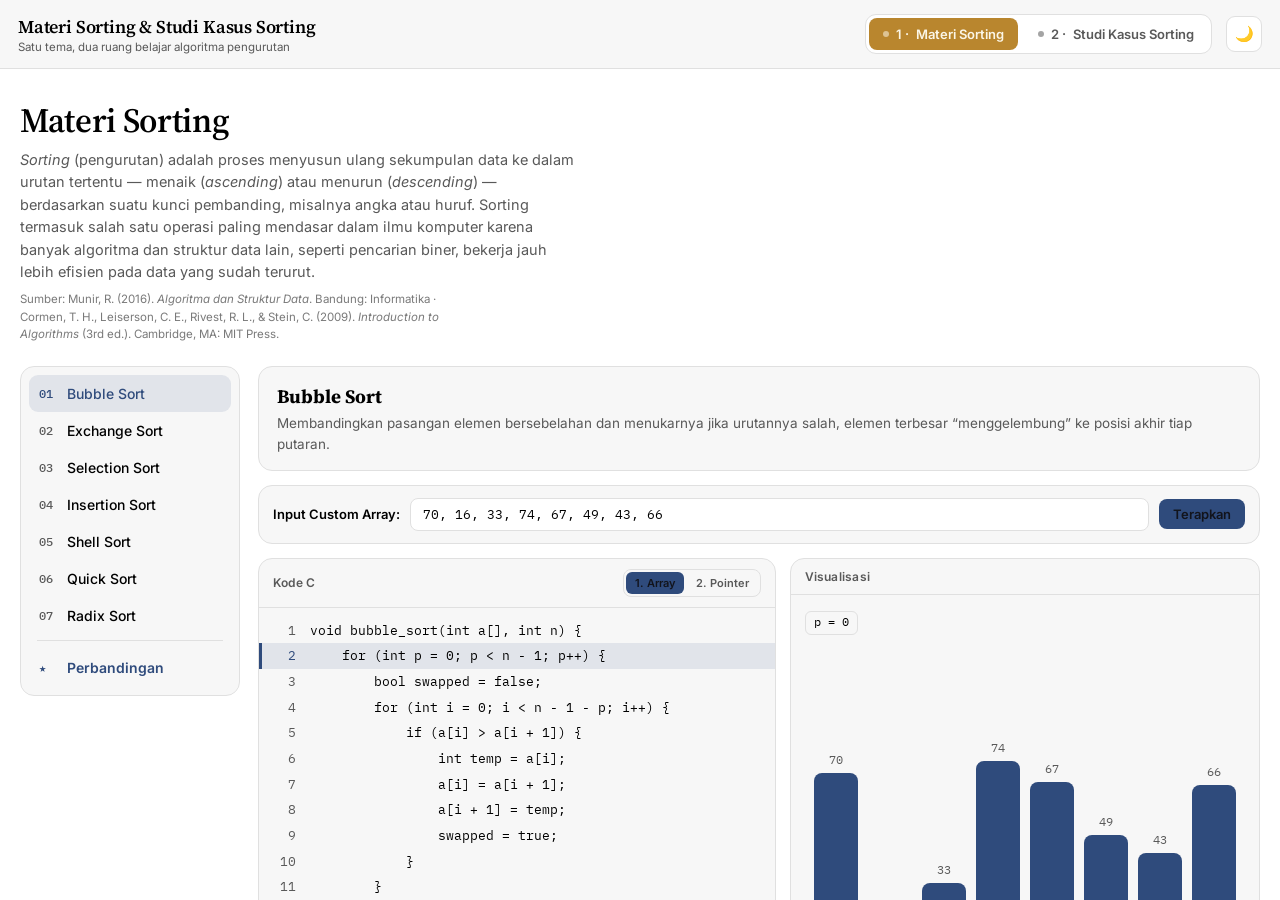
==== index.html @ 441aa7b5 "Rename main.html" ====
<!DOCTYPE html>
<html lang="id">

<head>
  <meta charset="UTF-8">
  <meta name="viewport" content="width=device-width, initial-scale=1, viewport-fit=cover">
  <title>Materi Sorting &amp; Studi Kasus Sorting</title>
  <link rel="preconnect" href="https://fonts.googleapis.com">
  <link rel="preconnect" href="https://fonts.gstatic.com" crossorigin>
  <link
    href="https://fonts.googleapis.com/css2?family=Source+Serif+4:opsz,wght@8..60,600;8..60,700&family=Inter:wght@400;500;600;700&display=swap"
    rel="stylesheet">
  <style>
    :root {
      box-sizing: border-box;
      padding-top: env(safe-area-inset-top, 0px);
      padding-bottom: env(safe-area-inset-bottom, 0px);
      --bg: #121212;
      --bg2: #1A1A1A;
      --border: #2C2C2C;
      --text: #ECECEC;
      --muted: #9A9A9A;
      --accent: #E0B15E;
      --accent-text: #241a04;
      --sans: 'Inter', system-ui, sans-serif;
      --serif: 'Source Serif 4', Georgia, serif;
    }

    @media (prefers-color-scheme: light) {
      :root:not([data-theme="dark"]) {
        --bg: #FFFFFF;
        --bg2: #F7F7F7;
        --border: #E0E0E0;
        --text: #000000;
        --muted: #595959;
        --accent: #B9862E;
        --accent-text: #FBF6E7;
      }
    }

    :root[data-theme="light"] {
      --bg: #FFFFFF;
      --bg2: #F7F7F7;
      --border: #E0E0E0;
      --text: #000000;
      --muted: #595959;
      --accent: #B9862E;
      --accent-text: #FBF6E7;
    }

    :root[data-theme="dark"] {
      --bg: #121212;
      --bg2: #1A1A1A;
      --border: #2C2C2C;
      --text: #ECECEC;
      --muted: #9A9A9A;
      --accent: #E0B15E;
      --accent-text: #241a04;
    }

    html {
      height: 100%;
      scroll-padding-top: env(safe-area-inset-top, 0px);
      -webkit-text-size-adjust: 100%;
    }

    * {
      box-sizing: border-box;
    }

    body {
      margin: 0;
      height: 100%;
      background: var(--bg);
      color: var(--text);
      font-family: var(--sans);
      -webkit-font-smoothing: antialiased;
      display: flex;
      flex-direction: column;
    }

    header.shell-top {
      display: flex;
      align-items: center;
      gap: 14px;
      flex-wrap: wrap;
      padding: 14px 18px;
      padding-top: calc(14px + env(safe-area-inset-top, 0px));
      border-bottom: 1px solid var(--border);
      background: var(--bg2);
      flex: none;
    }

    header.shell-top .title {
      display: flex;
      flex-direction: column;
      gap: 1px;
      margin-right: auto;
      min-width: 0;
    }

    header.shell-top .title h1 {
      margin: 0;
      font-family: var(--serif);
      font-size: 18px;
      font-weight: 600;
      letter-spacing: -0.01em;
      white-space: nowrap;
      overflow: hidden;
      text-overflow: ellipsis;
    }

    header.shell-top .title p {
      margin: 0;
      font-size: 11.5px;
      color: var(--muted);
    }

    .tabs {
      display: flex;
      gap: 6px;
      background: var(--bg);
      border: 1px solid var(--border);
      border-radius: 11px;
      padding: 3px;
      flex: none;
    }

    .tabs button {
      font-family: var(--sans);
      font-weight: 600;
      font-size: 13px;
      color: var(--muted);
      background: transparent;
      border: none;
      border-radius: 8px;
      padding: 8px 14px;
      cursor: pointer;
      display: flex;
      align-items: center;
      gap: 7px;
      transition: background .15s ease, color .15s ease;
      white-space: nowrap;
    }

    .tabs button:hover {
      color: var(--text);
    }

    .tabs button.active {
      background: var(--accent);
      color: var(--accent-text);
    }

    .tabs button .dot {
      width: 6px;
      height: 6px;
      border-radius: 50%;
      background: currentColor;
      opacity: .55;
      flex: none;
    }

    .theme-btn {
      flex: none;
      width: 36px;
      height: 36px;
      border-radius: 9px;
      border: 1px solid var(--border);
      background: var(--bg);
      color: var(--text);
      font-size: 15px;
      cursor: pointer;
      display: flex;
      align-items: center;
      justify-content: center;
      transition: background .15s ease, transform .1s ease;
    }

    .theme-btn:hover {
      background: var(--border);
    }

    .theme-btn:active {
      transform: scale(.92);
    }

    main.shell-body {
      flex: 1;
      min-height: 0;
      position: relative;
    }

    .frame-wrap {
      position: absolute;
      inset: 0;
      opacity: 0;
      visibility: hidden;
      pointer-events: none;
      transition: opacity .15s ease;
    }

    .frame-wrap.active {
      opacity: 1;
      visibility: visible;
      pointer-events: auto;
    }

    .frame-wrap iframe {
      width: 100%;
      height: 100%;
      border: none;
      display: block;
      background: var(--bg2);
    }

    .loading {
      position: absolute;
      inset: 0;
      display: flex;
      align-items: center;
      justify-content: center;
      flex-direction: column;
      gap: 10px;
      color: var(--muted);
      font-size: 13px;
    }

    .loading .spin {
      width: 22px;
      height: 22px;
      border-radius: 50%;
      border: 2.5px solid var(--border);
      border-top-color: var(--accent);
      animation: spin .8s linear infinite;
    }

    @keyframes spin {
      to {
        transform: rotate(360deg);
      }
    }

    @media (max-width:640px) {
      header.shell-top {
        padding: 12px;
      }

      header.shell-top .title h1 {
        font-size: 15px;
      }

      .tabs button {
        padding: 7px 10px;
        font-size: 12.3px;
      }

      .tabs button span.label-long {
        display: none;
      }
    }
  </style>
</head>

<body>
  <header class="shell-top">
    <div class="title">
      <h1>Materi Sorting &amp; Studi Kasus Sorting</h1>
      <p>Satu tema, dua ruang belajar algoritma pengurutan</p>
    </div>
    <div class="tabs" role="tablist">
      <button type="button" class="active" data-target="pane-lab" role="tab" aria-selected="true">
        <span class="dot"></span><span class="label-long">1 &middot; </span>Materi Sorting
      </button>
      <button type="button" data-target="pane-sik" role="tab" aria-selected="false">
        <span class="dot"></span><span class="label-long">2 &middot; </span>Studi Kasus Sorting
      </button>
    </div>
    <button class="theme-btn" id="shellTheme" title="Ganti tema" aria-label="Ganti tema">☀️</button>
  </header>
  <main class="shell-body">
    <div class="frame-wrap active" id="pane-lab">
      <div class="loading" id="loading-lab">
        <div class="spin"></div>Memuat Materi Sorting...
      </div>
      <iframe id="frame-lab" src="lab.html" title="Materi Sorting - Data Structure"></iframe>
    </div>
    <div class="frame-wrap" id="pane-sik">
      <div class="loading" id="loading-sik">
        <div class="spin"></div>Memuat Studi Kasus Sorting...
      </div>
      <iframe id="frame-sik" src="sik.html" title="Studi Kasus Sorting - Sistem Informasi Kelas"></iframe>
    </div>
  </main>
  <script>
    (function () {
      "use strict";
      var SIK_THEME_KEY = "sik-theme";
      var LAB_THEME_KEY = "sorting-lab-theme";
      var SHELL_THEME_KEY = "shell-theme";

      function systemPrefersDark() { return !!(window.matchMedia && window.matchMedia('(prefers-color-scheme: dark)').matches); }
      function isDarkActive() {
        var attr = document.documentElement.getAttribute('data-theme');
        if (attr === 'dark') return true;
        if (attr === 'light') return false;
        return systemPrefersDark();
      }
      function loadPref(key) { try { return localStorage.getItem(key); } catch (e) { return null; } }
      function savePref(key, v) { try { localStorage.setItem(key, v); } catch (e) { } }

      var desiredTheme = loadPref(SHELL_THEME_KEY);
      var effectiveTheme = desiredTheme || (systemPrefersDark() ? 'dark' : 'light');
      savePref(SIK_THEME_KEY, effectiveTheme);
      savePref(LAB_THEME_KEY, effectiveTheme);

      var frames = {};

      function initFrame(key, frameId, loadingId) {
        var frame = document.getElementById(frameId);
        var loading = document.getElementById(loadingId);
        frames[key] = { frame: frame, loading: loading, ready: false };

        frame.addEventListener('load', function () {
          if (loading) loading.style.display = 'none';
          frames[key].ready = true;
          hideInnerThemeButton(frame);
        });
      }

      function hideInnerThemeButton(frame) {
        try {
          var btn = frame.contentDocument && frame.contentDocument.getElementById('themeToggle');
          if (btn) btn.style.display = 'none';
        } catch (e) { /* fallback jika cross-origin */ }
      }

      initFrame('lab', 'frame-lab', 'loading-lab');
      initFrame('sik', 'frame-sik', 'loading-sik');

      /* ---------- tab switching ---------- */
      var tabs = document.querySelectorAll('.tabs button');
      var panes = document.querySelectorAll('.frame-wrap');
      tabs.forEach(function (btn) {
        btn.addEventListener('click', function () {
          tabs.forEach(function (b) { b.classList.remove('active'); b.setAttribute('aria-selected', 'false'); });
          panes.forEach(function (p) { p.classList.remove('active'); });
          btn.classList.add('active'); btn.setAttribute('aria-selected', 'true');
          document.getElementById(btn.getAttribute('data-target')).classList.add('active');
        });
      });

      /* ---------- single, synced theme toggle for the whole page ---------- */
      var themeBtn = document.getElementById('shellTheme');
      function applyTheme(t) {
        if (t === 'light' || t === 'dark') document.documentElement.setAttribute('data-theme', t);
        else document.documentElement.removeAttribute('data-theme');
        themeBtn.textContent = isDarkActive() ? '☀️' : '🌙';
      }

      function pushThemeToFrame(key, storageKey, theme) {
        var entry = frames[key];
        if (!entry || !entry.ready) return;
        try {
          var doc = entry.frame.contentDocument;
          if (doc) doc.documentElement.setAttribute('data-theme', theme);
          var win = entry.frame.contentWindow;
          if (win && win.localStorage) win.localStorage.setItem(storageKey, theme);
        } catch (e) { /* fallback jika cross-origin */ }
      }

      themeBtn.addEventListener('click', function () {
        var next = isDarkActive() ? 'light' : 'dark';
        applyTheme(next);
        savePref(SHELL_THEME_KEY, next);
        savePref(SIK_THEME_KEY, next);
        savePref(LAB_THEME_KEY, next);
        pushThemeToFrame('sik', SIK_THEME_KEY, next);
        pushThemeToFrame('lab', LAB_THEME_KEY, next);
      });

      applyTheme(desiredTheme);
    })();
  </script>
</body>

</html>
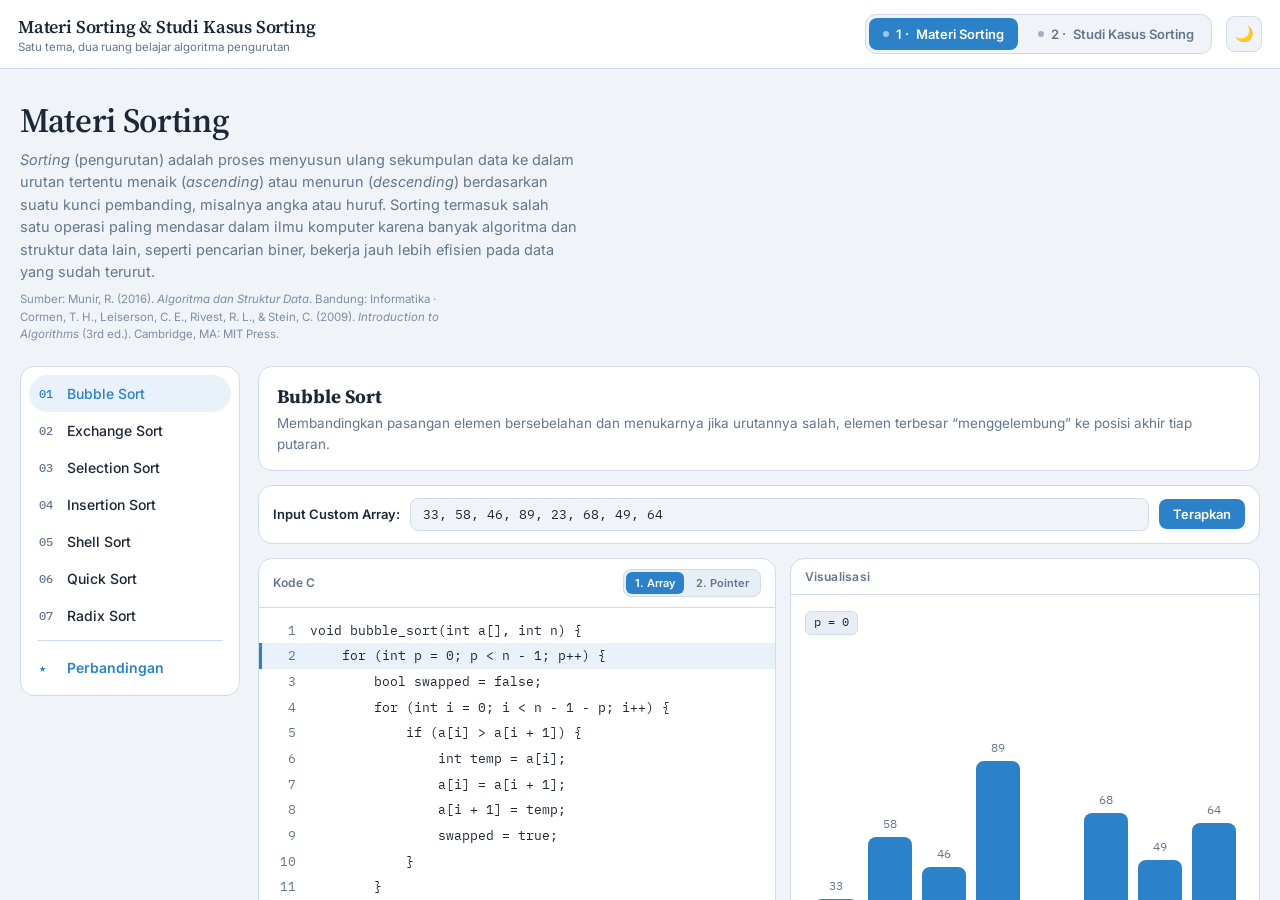
==== commit efee6ee6: "Refactor" ====
--- a/index.html
+++ b/index.html
@@ -10,256 +10,8 @@
   <link
     href="https://fonts.googleapis.com/css2?family=Source+Serif+4:opsz,wght@8..60,600;8..60,700&family=Inter:wght@400;500;600;700&display=swap"
     rel="stylesheet">
-  <style>
-    :root {
-      box-sizing: border-box;
-      padding-top: env(safe-area-inset-top, 0px);
-      padding-bottom: env(safe-area-inset-bottom, 0px);
-      --bg: #121212;
-      --bg2: #1A1A1A;
-      --border: #2C2C2C;
-      --text: #ECECEC;
-      --muted: #9A9A9A;
-      --accent: #E0B15E;
-      --accent-text: #241a04;
-      --sans: 'Inter', system-ui, sans-serif;
-      --serif: 'Source Serif 4', Georgia, serif;
-    }
-
-    @media (prefers-color-scheme: light) {
-      :root:not([data-theme="dark"]) {
-        --bg: #FFFFFF;
-        --bg2: #F7F7F7;
-        --border: #E0E0E0;
-        --text: #000000;
-        --muted: #595959;
-        --accent: #B9862E;
-        --accent-text: #FBF6E7;
-      }
-    }
-
-    :root[data-theme="light"] {
-      --bg: #FFFFFF;
-      --bg2: #F7F7F7;
-      --border: #E0E0E0;
-      --text: #000000;
-      --muted: #595959;
-      --accent: #B9862E;
-      --accent-text: #FBF6E7;
-    }
-
-    :root[data-theme="dark"] {
-      --bg: #121212;
-      --bg2: #1A1A1A;
-      --border: #2C2C2C;
-      --text: #ECECEC;
-      --muted: #9A9A9A;
-      --accent: #E0B15E;
-      --accent-text: #241a04;
-    }
-
-    html {
-      height: 100%;
-      scroll-padding-top: env(safe-area-inset-top, 0px);
-      -webkit-text-size-adjust: 100%;
-    }
-
-    * {
-      box-sizing: border-box;
-    }
-
-    body {
-      margin: 0;
-      height: 100%;
-      background: var(--bg);
-      color: var(--text);
-      font-family: var(--sans);
-      -webkit-font-smoothing: antialiased;
-      display: flex;
-      flex-direction: column;
-    }
-
-    header.shell-top {
-      display: flex;
-      align-items: center;
-      gap: 14px;
-      flex-wrap: wrap;
-      padding: 14px 18px;
-      padding-top: calc(14px + env(safe-area-inset-top, 0px));
-      border-bottom: 1px solid var(--border);
-      background: var(--bg2);
-      flex: none;
-    }
-
-    header.shell-top .title {
-      display: flex;
-      flex-direction: column;
-      gap: 1px;
-      margin-right: auto;
-      min-width: 0;
-    }
-
-    header.shell-top .title h1 {
-      margin: 0;
-      font-family: var(--serif);
-      font-size: 18px;
-      font-weight: 600;
-      letter-spacing: -0.01em;
-      white-space: nowrap;
-      overflow: hidden;
-      text-overflow: ellipsis;
-    }
-
-    header.shell-top .title p {
-      margin: 0;
-      font-size: 11.5px;
-      color: var(--muted);
-    }
-
-    .tabs {
-      display: flex;
-      gap: 6px;
-      background: var(--bg);
-      border: 1px solid var(--border);
-      border-radius: 11px;
-      padding: 3px;
-      flex: none;
-    }
-
-    .tabs button {
-      font-family: var(--sans);
-      font-weight: 600;
-      font-size: 13px;
-      color: var(--muted);
-      background: transparent;
-      border: none;
-      border-radius: 8px;
-      padding: 8px 14px;
-      cursor: pointer;
-      display: flex;
-      align-items: center;
-      gap: 7px;
-      transition: background .15s ease, color .15s ease;
-      white-space: nowrap;
-    }
-
-    .tabs button:hover {
-      color: var(--text);
-    }
-
-    .tabs button.active {
-      background: var(--accent);
-      color: var(--accent-text);
-    }
-
-    .tabs button .dot {
-      width: 6px;
-      height: 6px;
-      border-radius: 50%;
-      background: currentColor;
-      opacity: .55;
-      flex: none;
-    }
-
-    .theme-btn {
-      flex: none;
-      width: 36px;
-      height: 36px;
-      border-radius: 9px;
-      border: 1px solid var(--border);
-      background: var(--bg);
-      color: var(--text);
-      font-size: 15px;
-      cursor: pointer;
-      display: flex;
-      align-items: center;
-      justify-content: center;
-      transition: background .15s ease, transform .1s ease;
-    }
-
-    .theme-btn:hover {
-      background: var(--border);
-    }
-
-    .theme-btn:active {
-      transform: scale(.92);
-    }
-
-    main.shell-body {
-      flex: 1;
-      min-height: 0;
-      position: relative;
-    }
-
-    .frame-wrap {
-      position: absolute;
-      inset: 0;
-      opacity: 0;
-      visibility: hidden;
-      pointer-events: none;
-      transition: opacity .15s ease;
-    }
-
-    .frame-wrap.active {
-      opacity: 1;
-      visibility: visible;
-      pointer-events: auto;
-    }
-
-    .frame-wrap iframe {
-      width: 100%;
-      height: 100%;
-      border: none;
-      display: block;
-      background: var(--bg2);
-    }
-
-    .loading {
-      position: absolute;
-      inset: 0;
-      display: flex;
-      align-items: center;
-      justify-content: center;
-      flex-direction: column;
-      gap: 10px;
-      color: var(--muted);
-      font-size: 13px;
-    }
-
-    .loading .spin {
-      width: 22px;
-      height: 22px;
-      border-radius: 50%;
-      border: 2.5px solid var(--border);
-      border-top-color: var(--accent);
-      animation: spin .8s linear infinite;
-    }
-
-    @keyframes spin {
-      to {
-        transform: rotate(360deg);
-      }
-    }
-
-    @media (max-width:640px) {
-      header.shell-top {
-        padding: 12px;
-      }
-
-      header.shell-top .title h1 {
-        font-size: 15px;
-      }
-
-      .tabs button {
-        padding: 7px 10px;
-        font-size: 12.3px;
-      }
-
-      .tabs button span.label-long {
-        display: none;
-      }
-    }
-  </style>
+  <link rel="stylesheet" href="css/themes.css">
+  <link rel="stylesheet" href="css/shell.css">
 </head>
 
 <body>
@@ -276,7 +28,7 @@
         <span class="dot"></span><span class="label-long">2 &middot; </span>Studi Kasus Sorting
       </button>
     </div>
-    <button class="theme-btn" id="shellTheme" title="Ganti tema" aria-label="Ganti tema">☀️</button>
+    <button class="theme-btn" id="shellTheme" title="Ganti tema" aria-label="Ganti tema">🌙</button>
   </header>
   <main class="shell-body">
     <div class="frame-wrap active" id="pane-lab">
@@ -292,96 +44,7 @@
       <iframe id="frame-sik" src="sik.html" title="Studi Kasus Sorting - Sistem Informasi Kelas"></iframe>
     </div>
   </main>
-  <script>
-    (function () {
-      "use strict";
-      var SIK_THEME_KEY = "sik-theme";
-      var LAB_THEME_KEY = "sorting-lab-theme";
-      var SHELL_THEME_KEY = "shell-theme";
-
-      function systemPrefersDark() { return !!(window.matchMedia && window.matchMedia('(prefers-color-scheme: dark)').matches); }
-      function isDarkActive() {
-        var attr = document.documentElement.getAttribute('data-theme');
-        if (attr === 'dark') return true;
-        if (attr === 'light') return false;
-        return systemPrefersDark();
-      }
-      function loadPref(key) { try { return localStorage.getItem(key); } catch (e) { return null; } }
-      function savePref(key, v) { try { localStorage.setItem(key, v); } catch (e) { } }
-
-      var desiredTheme = loadPref(SHELL_THEME_KEY);
-      var effectiveTheme = desiredTheme || (systemPrefersDark() ? 'dark' : 'light');
-      savePref(SIK_THEME_KEY, effectiveTheme);
-      savePref(LAB_THEME_KEY, effectiveTheme);
-
-      var frames = {};
-
-      function initFrame(key, frameId, loadingId) {
-        var frame = document.getElementById(frameId);
-        var loading = document.getElementById(loadingId);
-        frames[key] = { frame: frame, loading: loading, ready: false };
-
-        frame.addEventListener('load', function () {
-          if (loading) loading.style.display = 'none';
-          frames[key].ready = true;
-          hideInnerThemeButton(frame);
-        });
-      }
-
-      function hideInnerThemeButton(frame) {
-        try {
-          var btn = frame.contentDocument && frame.contentDocument.getElementById('themeToggle');
-          if (btn) btn.style.display = 'none';
-        } catch (e) { /* fallback jika cross-origin */ }
-      }
-
-      initFrame('lab', 'frame-lab', 'loading-lab');
-      initFrame('sik', 'frame-sik', 'loading-sik');
-
-      /* ---------- tab switching ---------- */
-      var tabs = document.querySelectorAll('.tabs button');
-      var panes = document.querySelectorAll('.frame-wrap');
-      tabs.forEach(function (btn) {
-        btn.addEventListener('click', function () {
-          tabs.forEach(function (b) { b.classList.remove('active'); b.setAttribute('aria-selected', 'false'); });
-          panes.forEach(function (p) { p.classList.remove('active'); });
-          btn.classList.add('active'); btn.setAttribute('aria-selected', 'true');
-          document.getElementById(btn.getAttribute('data-target')).classList.add('active');
-        });
-      });
-
-      /* ---------- single, synced theme toggle for the whole page ---------- */
-      var themeBtn = document.getElementById('shellTheme');
-      function applyTheme(t) {
-        if (t === 'light' || t === 'dark') document.documentElement.setAttribute('data-theme', t);
-        else document.documentElement.removeAttribute('data-theme');
-        themeBtn.textContent = isDarkActive() ? '☀️' : '🌙';
-      }
-
-      function pushThemeToFrame(key, storageKey, theme) {
-        var entry = frames[key];
-        if (!entry || !entry.ready) return;
-        try {
-          var doc = entry.frame.contentDocument;
-          if (doc) doc.documentElement.setAttribute('data-theme', theme);
-          var win = entry.frame.contentWindow;
-          if (win && win.localStorage) win.localStorage.setItem(storageKey, theme);
-        } catch (e) { /* fallback jika cross-origin */ }
-      }
-
-      themeBtn.addEventListener('click', function () {
-        var next = isDarkActive() ? 'light' : 'dark';
-        applyTheme(next);
-        savePref(SHELL_THEME_KEY, next);
-        savePref(SIK_THEME_KEY, next);
-        savePref(LAB_THEME_KEY, next);
-        pushThemeToFrame('sik', SIK_THEME_KEY, next);
-        pushThemeToFrame('lab', LAB_THEME_KEY, next);
-      });
-
-      applyTheme(desiredTheme);
-    })();
-  </script>
+  <script src="js/shell.js"></script>
 </body>
 
 </html>
--- a/css/themes.css
+++ b/css/themes.css
@@ -0,0 +1,139 @@
+/* =========================================================
+   BLUE ARCHIVE THEME DEFINITIONS
+   Arona Theme (Light) & Plana Theme (Dark)
+   ========================================================= */
+
+:root {
+  box-sizing: border-box;
+  padding-top: env(safe-area-inset-top, 0px);
+  padding-bottom: env(safe-area-inset-bottom, 0px);
+  --sans: 'Inter', system-ui, sans-serif;
+  --serif: 'Source Serif 4', Georgia, serif;
+  --mono: 'IBM Plex Mono', ui-monospace, monospace;
+}
+
+/* ---------------------------------------------------------
+   ARONA THEME (LIGHT MODE)
+   Schale / Arona Sky Blue & Halo Pink
+   --------------------------------------------------------- */
+:root,
+:root[data-theme="light"] {
+  /* Common Shell / Lab Colors */
+  --bg: #F0F4F9;
+  --bg2: #FFFFFF;
+  --panel: #FFFFFF;
+  --panel-2: #E8EEF5;
+  --border: #D0DCEB;
+  --text: #1C2836;
+  --muted: #62778E;
+  --accent: #2B82C9;
+  /* Halo Blue Arona */
+  --accent-soft: #2B82C91A;
+  --accent-text: #FFFFFF;
+
+  /* Visualizer State Colors */
+  --amber: #D9822B;
+  /* Warning / Active */
+  --coral: #E05275;
+  /* Arona Halo Pink (Swap/Error) */
+  --sage: #28A745;
+  /* Success / Sorted */
+  --violet: #8A54A2;
+  /* Pivot */
+
+  /* SIK Specific Paper/Cover Theme */
+  --cover: #1B4965;
+  --cover-2: #0B2545;
+  --cover-text: #EEF4F8;
+  --cover-text-dim: #90B4CE;
+  --paper: #FFFFFF;
+  --paper-2: #F4F7FA;
+  --paper-line: #E1E8F0;
+  --ink: #1C2836;
+  --red: #E05275;
+  --red-soft: #E052751C;
+  --blue: #2B82C9;
+  --blue-soft: #2B82C91C;
+  --gold: #D9822B;
+  --gold-soft: #D9822B22;
+  --ok: #28A745;
+  --ok-soft: #28A74520;
+}
+
+/* ---------------------------------------------------------
+   PLANA THEME (DARK MODE)
+   Plana Deep Midnight, Ice Blue & Crimson Pink
+   --------------------------------------------------------- */
+@media (prefers-color-scheme: dark) {
+  :root:not([data-theme="light"]) {
+    --bg: #0B0E14;
+    --bg2: #121721;
+    --panel: #141A24;
+    --panel-2: #1C2432;
+    --border: #283344;
+    --text: #E6EDF5;
+    --muted: #7E90A6;
+    --accent: #4FA8E8;
+    /* Cold / Ice Blue Plana */
+    --accent-soft: #4FA8E822;
+    --accent-text: #0B0E14;
+
+    --amber: #E29578;
+    --coral: #FF4D6D;
+    /* Plana Crimson Pink */
+    --sage: #4EBA6F;
+    --violet: #B583E6;
+
+    --cover: #080A0E;
+    --cover-2: #030406;
+    --cover-text: #E6EDF5;
+    --cover-text-dim: #7E90A6;
+    --paper: #0B0E14;
+    --paper-2: #141A24;
+    --paper-line: #212B3B;
+    --ink: #E6EDF5;
+    --red: #FF4D6D;
+    --red-soft: #FF4D6D22;
+    --blue: #4FA8E8;
+    --blue-soft: #4FA8E822;
+    --gold: #E29578;
+    --gold-soft: #E2957826;
+    --ok: #4EBA6F;
+    --ok-soft: #4EBA6F22;
+  }
+}
+
+:root[data-theme="dark"] {
+  --bg: #0B0E14;
+  --bg2: #121721;
+  --panel: #141A24;
+  --panel-2: #1C2432;
+  --border: #283344;
+  --text: #E6EDF5;
+  --muted: #7E90A6;
+  --accent: #4FA8E8;
+  --accent-soft: #4FA8E822;
+  --accent-text: #0B0E14;
+
+  --amber: #E29578;
+  --coral: #FF4D6D;
+  --sage: #4EBA6F;
+  --violet: #B583E6;
+
+  --cover: #080A0E;
+  --cover-2: #030406;
+  --cover-text: #E6EDF5;
+  --cover-text-dim: #7E90A6;
+  --paper: #0B0E14;
+  --paper-2: #141A24;
+  --paper-line: #212B3B;
+  --ink: #E6EDF5;
+  --red: #FF4D6D;
+  --red-soft: #FF4D6D22;
+  --blue: #4FA8E8;
+  --blue-soft: #4FA8E822;
+  --gold: #E29578;
+  --gold-soft: #E2957826;
+  --ok: #4EBA6F;
+  --ok-soft: #4EBA6F22;
+}
--- a/css/shell.css
+++ b/css/shell.css
@@ -0,0 +1,201 @@
+html {
+  height: 100%;
+  scroll-padding-top: env(safe-area-inset-top, 0px);
+  -webkit-text-size-adjust: 100%;
+}
+
+* {
+  box-sizing: border-box;
+}
+
+body {
+  margin: 0;
+  height: 100%;
+  background: var(--bg);
+  color: var(--text);
+  font-family: var(--sans);
+  -webkit-font-smoothing: antialiased;
+  display: flex;
+  flex-direction: column;
+}
+
+header.shell-top {
+  display: flex;
+  align-items: center;
+  gap: 14px;
+  flex-wrap: wrap;
+  padding: 14px 18px;
+  padding-top: calc(14px + env(safe-area-inset-top, 0px));
+  border-bottom: 1px solid var(--border);
+  background: var(--bg2);
+  flex: none;
+}
+
+header.shell-top .title {
+  display: flex;
+  flex-direction: column;
+  gap: 1px;
+  margin-right: auto;
+  min-width: 0;
+}
+
+header.shell-top .title h1 {
+  margin: 0;
+  font-family: var(--serif);
+  font-size: 18px;
+  font-weight: 600;
+  letter-spacing: -0.01em;
+  white-space: nowrap;
+  overflow: hidden;
+  text-overflow: ellipsis;
+}
+
+header.shell-top .title p {
+  margin: 0;
+  font-size: 11.5px;
+  color: var(--muted);
+}
+
+.tabs {
+  display: flex;
+  gap: 6px;
+  background: var(--bg);
+  border: 1px solid var(--border);
+  border-radius: 11px;
+  padding: 3px;
+  flex: none;
+}
+
+.tabs button {
+  font-family: var(--sans);
+  font-weight: 600;
+  font-size: 13px;
+  color: var(--muted);
+  background: transparent;
+  border: none;
+  border-radius: 8px;
+  padding: 8px 14px;
+  cursor: pointer;
+  display: flex;
+  align-items: center;
+  gap: 7px;
+  transition: background .15s ease, color .15s ease;
+  white-space: nowrap;
+}
+
+.tabs button:hover {
+  color: var(--text);
+}
+
+.tabs button.active {
+  background: var(--accent);
+  color: var(--accent-text);
+}
+
+.tabs button .dot {
+  width: 6px;
+  height: 6px;
+  border-radius: 50%;
+  background: currentColor;
+  opacity: .55;
+  flex: none;
+}
+
+.theme-btn {
+  flex: none;
+  width: 36px;
+  height: 36px;
+  border-radius: 9px;
+  border: 1px solid var(--border);
+  background: var(--bg);
+  color: var(--text);
+  font-size: 15px;
+  cursor: pointer;
+  display: flex;
+  align-items: center;
+  justify-content: center;
+  transition: background .15s ease, transform .1s ease;
+}
+
+.theme-btn:hover {
+  background: var(--border);
+}
+
+.theme-btn:active {
+  transform: scale(.92);
+}
+
+main.shell-body {
+  flex: 1;
+  min-height: 0;
+  position: relative;
+}
+
+.frame-wrap {
+  position: absolute;
+  inset: 0;
+  opacity: 0;
+  visibility: hidden;
+  pointer-events: none;
+  transition: opacity .15s ease;
+}
+
+.frame-wrap.active {
+  opacity: 1;
+  visibility: visible;
+  pointer-events: auto;
+}
+
+.frame-wrap iframe {
+  width: 100%;
+  height: 100%;
+  border: none;
+  display: block;
+  background: var(--bg2);
+}
+
+.loading {
+  position: absolute;
+  inset: 0;
+  display: flex;
+  align-items: center;
+  justify-content: center;
+  flex-direction: column;
+  gap: 10px;
+  color: var(--muted);
+  font-size: 13px;
+}
+
+.loading .spin {
+  width: 22px;
+  height: 22px;
+  border-radius: 50%;
+  border: 2.5px solid var(--border);
+  border-top-color: var(--accent);
+  animation: spin .8s linear infinite;
+}
+
+@keyframes spin {
+  to {
+    transform: rotate(360deg);
+  }
+}
+
+@media (max-width:640px) {
+  header.shell-top {
+    padding: 12px;
+  }
+
+  header.shell-top .title h1 {
+    font-size: 15px;
+  }
+
+  .tabs button {
+    padding: 7px 10px;
+    font-size: 12.3px;
+  }
+
+  .tabs button span.label-long {
+    display: none;
+  }
+}
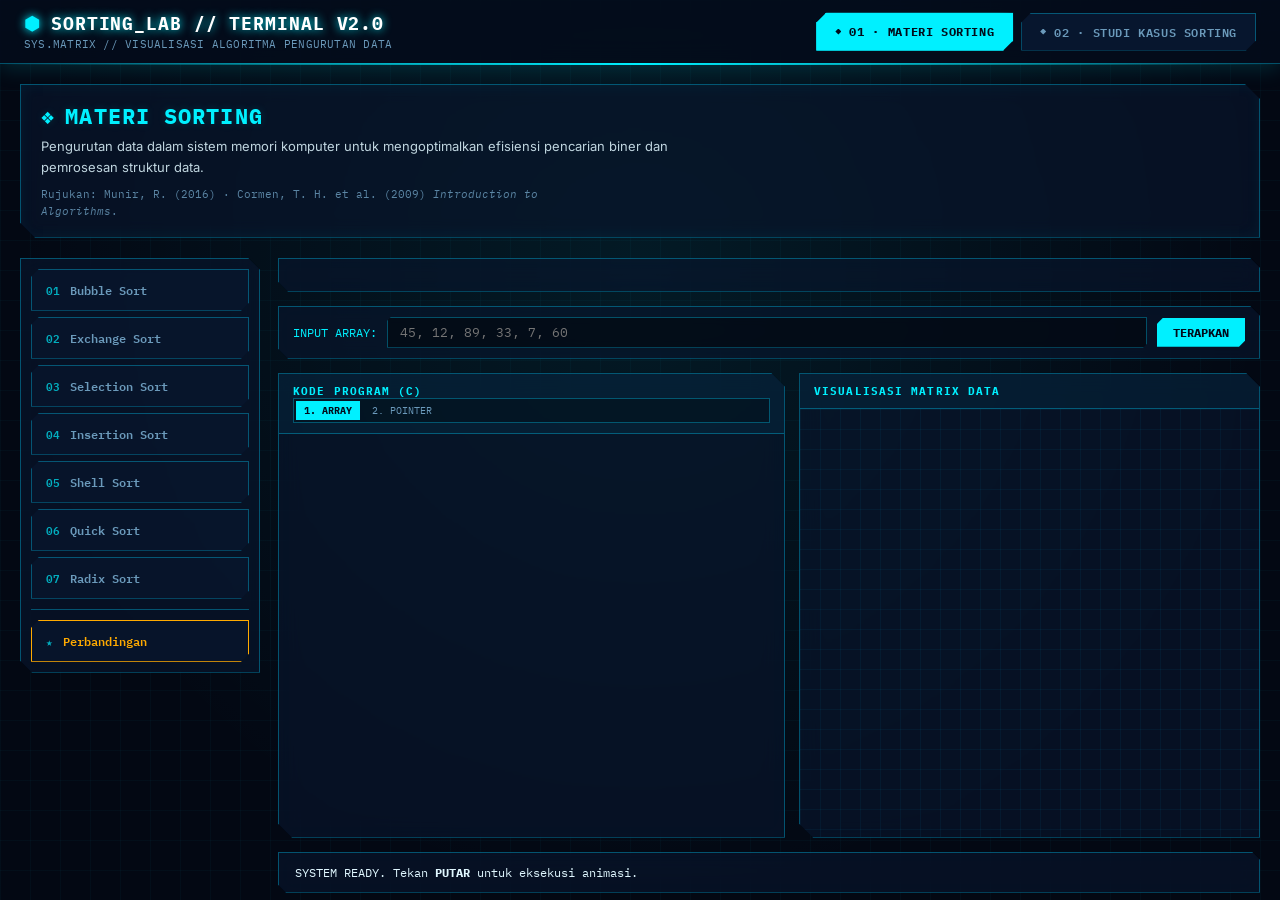
==== commit 16b484ff: "Restyle" ====
--- a/index.html
+++ b/index.html
@@ -4,11 +4,11 @@
 <head>
   <meta charset="UTF-8">
   <meta name="viewport" content="width=device-width, initial-scale=1, viewport-fit=cover">
-  <title>Materi Sorting &amp; Studi Kasus Sorting</title>
+  <title>Terminal Algoritma Sorting</title>
   <link rel="preconnect" href="https://fonts.googleapis.com">
   <link rel="preconnect" href="https://fonts.gstatic.com" crossorigin>
   <link
-    href="https://fonts.googleapis.com/css2?family=Source+Serif+4:opsz,wght@8..60,600;8..60,700&family=Inter:wght@400;500;600;700&display=swap"
+    href="https://fonts.googleapis.com/css2?family=IBM+Plex+Mono:wght@400;500;600;700&family=Inter:wght@400;500;600;700&display=swap"
     rel="stylesheet">
   <link rel="stylesheet" href="css/themes.css">
   <link rel="stylesheet" href="css/shell.css">
@@ -17,31 +17,30 @@
 <body>
   <header class="shell-top">
     <div class="title">
-      <h1>Materi Sorting &amp; Studi Kasus Sorting</h1>
-      <p>Satu tema, dua ruang belajar algoritma pengurutan</p>
+      <h1><span style="color:var(--accent)">⬢</span> SORTING_LAB // TERMINAL v2.0</h1>
+      <p>SYS.MATRIX // VISUALISASI ALGORITMA PENGURUTAN DATA</p>
     </div>
     <div class="tabs" role="tablist">
       <button type="button" class="active" data-target="pane-lab" role="tab" aria-selected="true">
-        <span class="dot"></span><span class="label-long">1 &middot; </span>Materi Sorting
+        <span class="dot"></span><span class="label-long">01 &middot; </span>MATERI SORTING
       </button>
       <button type="button" data-target="pane-sik" role="tab" aria-selected="false">
-        <span class="dot"></span><span class="label-long">2 &middot; </span>Studi Kasus Sorting
+        <span class="dot"></span><span class="label-long">02 &middot; </span>STUDI KASUS SORTING
       </button>
     </div>
-    <button class="theme-btn" id="shellTheme" title="Ganti tema" aria-label="Ganti tema">🌙</button>
   </header>
   <main class="shell-body">
     <div class="frame-wrap active" id="pane-lab">
       <div class="loading" id="loading-lab">
-        <div class="spin"></div>Memuat Materi Sorting...
+        <div class="spin"></div>INITIALIZING DATA MATRIX...
       </div>
-      <iframe id="frame-lab" src="lab.html" title="Materi Sorting - Data Structure"></iframe>
+      <iframe id="frame-lab" src="lab.html" title="Materi Sorting"></iframe>
     </div>
     <div class="frame-wrap" id="pane-sik">
       <div class="loading" id="loading-sik">
-        <div class="spin"></div>Memuat Studi Kasus Sorting...
+        <div class="spin"></div>LOADING CLASS DATA TERMINAL...
       </div>
-      <iframe id="frame-sik" src="sik.html" title="Studi Kasus Sorting - Sistem Informasi Kelas"></iframe>
+      <iframe id="frame-sik" src="sik.html" title="Studi Kasus Sorting"></iframe>
     </div>
   </main>
   <script src="js/shell.js"></script>
--- a/css/themes.css
+++ b/css/themes.css
@@ -1,139 +1,65 @@
 /* =========================================================
-   BLUE ARCHIVE THEME DEFINITIONS
-   Arona Theme (Light) & Plana Theme (Dark)
+   SCI-FI FUTURISTIC HUD THEME DEFINITIONS
    ========================================================= */
-
 :root {
   box-sizing: border-box;
   padding-top: env(safe-area-inset-top, 0px);
   padding-bottom: env(safe-area-inset-bottom, 0px);
-  --sans: 'Inter', system-ui, sans-serif;
+
+  --sans: 'Inter', system-ui, -apple-system, sans-serif;
   --serif: 'Source Serif 4', Georgia, serif;
-  --mono: 'IBM Plex Mono', ui-monospace, monospace;
+  --mono: 'IBM Plex Mono', 'Courier New', monospace;
+
+  /* HUD Cyber Colors */
+  --bg: #030813;
+  --bg2: #061024;
+  --panel: rgba(8, 22, 45, 0.65);
+  --panel-2: rgba(15, 38, 75, 0.5);
+  --border: rgba(0, 210, 255, 0.35);
+  --border-glow: rgba(0, 210, 255, 0.6);
+
+  --text: #e0f7ff;
+  --muted: #6b9abb;
+  --accent: #00f0ff;
+  --accent-soft: rgba(0, 240, 255, 0.15);
+  --accent-text: #020c1b;
+
+  /* HUD Visualizer States */
+  --amber: #ffaa00;
+  /* Compare / Warning */
+  --coral: #ff0055;
+  /* Swap / Active Alert */
+  --sage: #00ffaa;
+  /* Sorted / Success */
+  --violet: #d000ff;
+  /* Pivot / Special */
+
+  /* Structural Specifics */
+  --paper: rgba(6, 16, 36, 0.7);
+  --paper-2: rgba(12, 28, 58, 0.6);
+  --paper-line: rgba(0, 210, 255, 0.2);
+  --ink: #e0f7ff;
+  --red: #ff0055;
+  --red-soft: rgba(ff, 0, 85, 0.2);
+  --blue: #00f0ff;
+  --blue-soft: rgba(0, 240, 255, 0.2);
+  --gold: #ffaa00;
+  --gold-soft: rgba(255, 170, 0, 0.2);
+  --ok: #00ffaa;
+  --ok-soft: rgba(0, 255, 170, 0.2);
 }
 
-/* ---------------------------------------------------------
-   ARONA THEME (LIGHT MODE)
-   Schale / Arona Sky Blue & Halo Pink
-   --------------------------------------------------------- */
-:root,
-:root[data-theme="light"] {
-  /* Common Shell / Lab Colors */
-  --bg: #F0F4F9;
-  --bg2: #FFFFFF;
-  --panel: #FFFFFF;
-  --panel-2: #E8EEF5;
-  --border: #D0DCEB;
-  --text: #1C2836;
-  --muted: #62778E;
-  --accent: #2B82C9;
-  /* Halo Blue Arona */
-  --accent-soft: #2B82C91A;
-  --accent-text: #FFFFFF;
-
-  /* Visualizer State Colors */
-  --amber: #D9822B;
-  /* Warning / Active */
-  --coral: #E05275;
-  /* Arona Halo Pink (Swap/Error) */
-  --sage: #28A745;
-  /* Success / Sorted */
-  --violet: #8A54A2;
-  /* Pivot */
-
-  /* SIK Specific Paper/Cover Theme */
-  --cover: #1B4965;
-  --cover-2: #0B2545;
-  --cover-text: #EEF4F8;
-  --cover-text-dim: #90B4CE;
-  --paper: #FFFFFF;
-  --paper-2: #F4F7FA;
-  --paper-line: #E1E8F0;
-  --ink: #1C2836;
-  --red: #E05275;
-  --red-soft: #E052751C;
-  --blue: #2B82C9;
-  --blue-soft: #2B82C91C;
-  --gold: #D9822B;
-  --gold-soft: #D9822B22;
-  --ok: #28A745;
-  --ok-soft: #28A74520;
-}
-
-/* ---------------------------------------------------------
-   PLANA THEME (DARK MODE)
-   Plana Deep Midnight, Ice Blue & Crimson Pink
-   --------------------------------------------------------- */
-@media (prefers-color-scheme: dark) {
-  :root:not([data-theme="light"]) {
-    --bg: #0B0E14;
-    --bg2: #121721;
-    --panel: #141A24;
-    --panel-2: #1C2432;
-    --border: #283344;
-    --text: #E6EDF5;
-    --muted: #7E90A6;
-    --accent: #4FA8E8;
-    /* Cold / Ice Blue Plana */
-    --accent-soft: #4FA8E822;
-    --accent-text: #0B0E14;
-
-    --amber: #E29578;
-    --coral: #FF4D6D;
-    /* Plana Crimson Pink */
-    --sage: #4EBA6F;
-    --violet: #B583E6;
-
-    --cover: #080A0E;
-    --cover-2: #030406;
-    --cover-text: #E6EDF5;
-    --cover-text-dim: #7E90A6;
-    --paper: #0B0E14;
-    --paper-2: #141A24;
-    --paper-line: #212B3B;
-    --ink: #E6EDF5;
-    --red: #FF4D6D;
-    --red-soft: #FF4D6D22;
-    --blue: #4FA8E8;
-    --blue-soft: #4FA8E822;
-    --gold: #E29578;
-    --gold-soft: #E2957826;
-    --ok: #4EBA6F;
-    --ok-soft: #4EBA6F22;
-  }
-}
-
+:root[data-theme="light"],
 :root[data-theme="dark"] {
-  --bg: #0B0E14;
-  --bg2: #121721;
-  --panel: #141A24;
-  --panel-2: #1C2432;
-  --border: #283344;
-  --text: #E6EDF5;
-  --muted: #7E90A6;
-  --accent: #4FA8E8;
-  --accent-soft: #4FA8E822;
-  --accent-text: #0B0E14;
-
-  --amber: #E29578;
-  --coral: #FF4D6D;
-  --sage: #4EBA6F;
-  --violet: #B583E6;
-
-  --cover: #080A0E;
-  --cover-2: #030406;
-  --cover-text: #E6EDF5;
-  --cover-text-dim: #7E90A6;
-  --paper: #0B0E14;
-  --paper-2: #141A24;
-  --paper-line: #212B3B;
-  --ink: #E6EDF5;
-  --red: #FF4D6D;
-  --red-soft: #FF4D6D22;
-  --blue: #4FA8E8;
-  --blue-soft: #4FA8E822;
-  --gold: #E29578;
-  --gold-soft: #E2957826;
-  --ok: #4EBA6F;
-  --ok-soft: #4EBA6F22;
+  /* Memaksa selalu dalam mode Dark Sci-Fi HUD Cybernetic */
+  --bg: #030813;
+  --bg2: #061024;
+  --panel: rgba(8, 22, 45, 0.65);
+  --panel-2: rgba(15, 38, 75, 0.5);
+  --border: rgba(0, 210, 255, 0.35);
+  --text: #e0f7ff;
+  --muted: #6b9abb;
+  --accent: #00f0ff;
+  --accent-soft: rgba(0, 240, 255, 0.15);
+  --accent-text: #020c1b;
 }
--- a/css/shell.css
+++ b/css/shell.css
@@ -2,9 +2,6 @@
   height: 100%;
   scroll-padding-top: env(safe-area-inset-top, 0px);
   -webkit-text-size-adjust: 100%;
-}
-
-* {
   box-sizing: border-box;
 }
 
@@ -12,11 +9,17 @@
   margin: 0;
   height: 100%;
   background: var(--bg);
+  background-image:
+    radial-gradient(circle at 50% 30%, rgba(0, 240, 255, 0.08) 0%, transparent 70%),
+    linear-gradient(rgba(0, 210, 255, 0.03) 1px, transparent 1px),
+    linear-gradient(90deg, rgba(0, 210, 255, 0.03) 1px, transparent 1px);
+  background-size: 100% 100%, 30px 30px, 30px 30px;
   color: var(--text);
   font-family: var(--sans);
   -webkit-font-smoothing: antialiased;
   display: flex;
   flex-direction: column;
+  overflow: hidden;
 }
 
 header.shell-top {
@@ -24,105 +27,111 @@
   align-items: center;
   gap: 14px;
   flex-wrap: wrap;
-  padding: 14px 18px;
-  padding-top: calc(14px + env(safe-area-inset-top, 0px));
+  padding: 12px 24px;
+  padding-top: calc(12px + env(safe-area-inset-top, 0px));
   border-bottom: 1px solid var(--border);
-  background: var(--bg2);
+  background: rgba(4, 12, 28, 0.85);
+  backdrop-filter: blur(12px);
   flex: none;
+  box-shadow: 0 4px 20px rgba(0, 240, 255, 0.15);
+  position: relative;
+  z-index: 10;
+}
+
+/* Pola Garis Sirkuit Header */
+header.shell-top::after {
+  content: '';
+  position: absolute;
+  bottom: -2px;
+  left: 0;
+  right: 0;
+  height: 2px;
+  background: linear-gradient(90deg, transparent, var(--accent), transparent);
 }
 
 header.shell-top .title {
   display: flex;
   flex-direction: column;
-  gap: 1px;
+  gap: 2px;
   margin-right: auto;
   min-width: 0;
 }
 
 header.shell-top .title h1 {
   margin: 0;
-  font-family: var(--serif);
+  font-family: var(--mono);
   font-size: 18px;
-  font-weight: 600;
-  letter-spacing: -0.01em;
-  white-space: nowrap;
-  overflow: hidden;
-  text-overflow: ellipsis;
+  font-weight: 700;
+  letter-spacing: 0.05em;
+  text-transform: uppercase;
+  color: #fff;
+  text-shadow: 0 0 10px var(--accent);
+  display: flex;
+  align-items: center;
+  gap: 10px;
 }
 
 header.shell-top .title p {
   margin: 0;
-  font-size: 11.5px;
+  font-size: 11px;
+  font-family: var(--mono);
   color: var(--muted);
+  letter-spacing: 0.02em;
 }
 
+/* Tabs Berbentuk Trapesium / Cut Corner */
 .tabs {
   display: flex;
-  gap: 6px;
-  background: var(--bg);
-  border: 1px solid var(--border);
-  border-radius: 11px;
-  padding: 3px;
+  gap: 8px;
+  background: transparent;
+  padding: 0;
   flex: none;
 }
 
 .tabs button {
-  font-family: var(--sans);
+  font-family: var(--mono);
   font-weight: 600;
-  font-size: 13px;
+  font-size: 12px;
+  text-transform: uppercase;
+  letter-spacing: 0.05em;
   color: var(--muted);
-  background: transparent;
-  border: none;
-  border-radius: 8px;
-  padding: 8px 14px;
+  background: rgba(10, 30, 60, 0.6);
+  border: 1px solid var(--border);
+  padding: 8px 18px;
   cursor: pointer;
   display: flex;
   align-items: center;
-  gap: 7px;
-  transition: background .15s ease, color .15s ease;
-  white-space: nowrap;
+  gap: 8px;
+  clip-path: polygon(10px 0, 100% 0, 100% calc(100% - 10px), calc(100% - 10px) 100%, 0 100%, 0 10px);
+  transition: all 0.2s ease;
 }
 
 .tabs button:hover {
-  color: var(--text);
+  color: var(--accent);
+  border-color: var(--accent);
+  background: var(--accent-soft);
+  box-shadow: 0 0 10px var(--accent-soft);
 }
 
 .tabs button.active {
   background: var(--accent);
   color: var(--accent-text);
+  border-color: var(--accent);
+  box-shadow: 0 0 15px var(--accent);
+  font-weight: 700;
 }
 
 .tabs button .dot {
   width: 6px;
   height: 6px;
-  border-radius: 50%;
   background: currentColor;
-  opacity: .55;
+  clip-path: polygon(50% 0%, 100% 50%, 50% 100%, 0% 50%);
   flex: none;
 }
 
 .theme-btn {
-  flex: none;
-  width: 36px;
-  height: 36px;
-  border-radius: 9px;
-  border: 1px solid var(--border);
-  background: var(--bg);
-  color: var(--text);
-  font-size: 15px;
-  cursor: pointer;
-  display: flex;
-  align-items: center;
-  justify-content: center;
-  transition: background .15s ease, transform .1s ease;
-}
-
-.theme-btn:hover {
-  background: var(--border);
-}
-
-.theme-btn:active {
-  transform: scale(.92);
+  display: none;
+  /* Disembunyikan karena Sci-Fi HUD fokus pada Dark Mode */
 }
 
 main.shell-body {
@@ -137,7 +146,7 @@
   opacity: 0;
   visibility: hidden;
   pointer-events: none;
-  transition: opacity .15s ease;
+  transition: opacity 0.2s ease;
 }
 
 .frame-wrap.active {
@@ -151,7 +160,7 @@
   height: 100%;
   border: none;
   display: block;
-  background: var(--bg2);
+  background: transparent;
 }
 
 .loading {
@@ -161,41 +170,26 @@
   align-items: center;
   justify-content: center;
   flex-direction: column;
-  gap: 10px;
-  color: var(--muted);
+  gap: 12px;
+  color: var(--accent);
+  font-family: var(--mono);
   font-size: 13px;
+  letter-spacing: 0.1em;
+  text-transform: uppercase;
 }
 
 .loading .spin {
-  width: 22px;
-  height: 22px;
+  width: 32px;
+  height: 32px;
+  border: 2px solid transparent;
+  border-top-color: var(--accent);
+  border-bottom-color: var(--accent);
   border-radius: 50%;
-  border: 2.5px solid var(--border);
-  border-top-color: var(--accent);
-  animation: spin .8s linear infinite;
+  animation: spin 1s linear infinite;
 }
 
 @keyframes spin {
   to {
     transform: rotate(360deg);
   }
-}
-
-@media (max-width:640px) {
-  header.shell-top {
-    padding: 12px;
-  }
-
-  header.shell-top .title h1 {
-    font-size: 15px;
-  }
-
-  .tabs button {
-    padding: 7px 10px;
-    font-size: 12.3px;
-  }
-
-  .tabs button span.label-long {
-    display: none;
-  }
 }
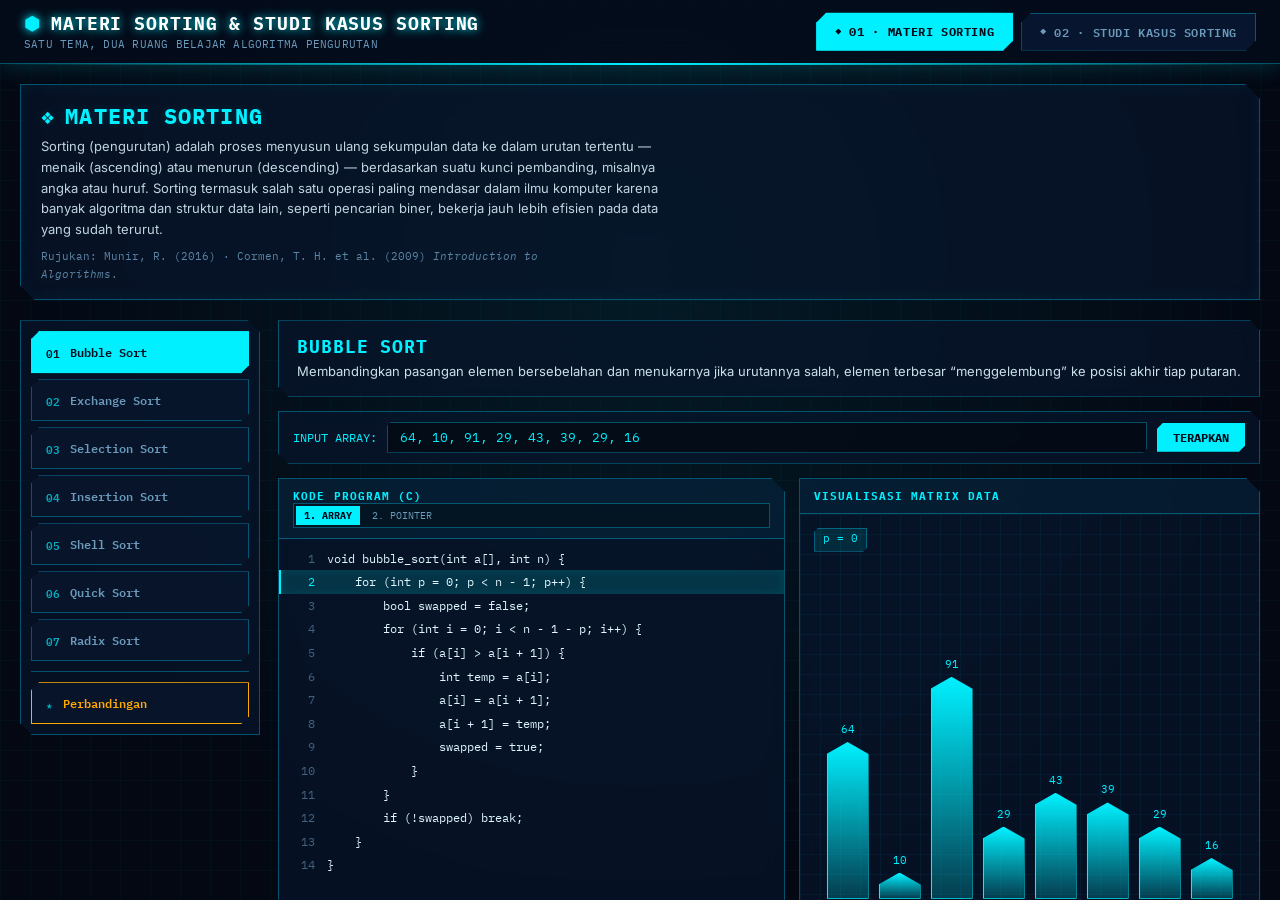
==== commit 57ddee60: "Fix indent kode C, Fix Aktivasi button maju-mundur" ====
--- a/index.html
+++ b/index.html
@@ -17,8 +17,8 @@
 <body>
   <header class="shell-top">
     <div class="title">
-      <h1><span style="color:var(--accent)">⬢</span> SORTING_LAB // TERMINAL v2.0</h1>
-      <p>SYS.MATRIX // VISUALISASI ALGORITMA PENGURUTAN DATA</p>
+      <h1><span style="color:var(--accent)">⬢</span> MATERI SORTING & STUDI KASUS SORTING</h1>
+      <p>SATU TEMA, DUA RUANG BELAJAR ALGORITMA PENGURUTAN</p>
     </div>
     <div class="tabs" role="tablist">
       <button type="button" class="active" data-target="pane-lab" role="tab" aria-selected="true">
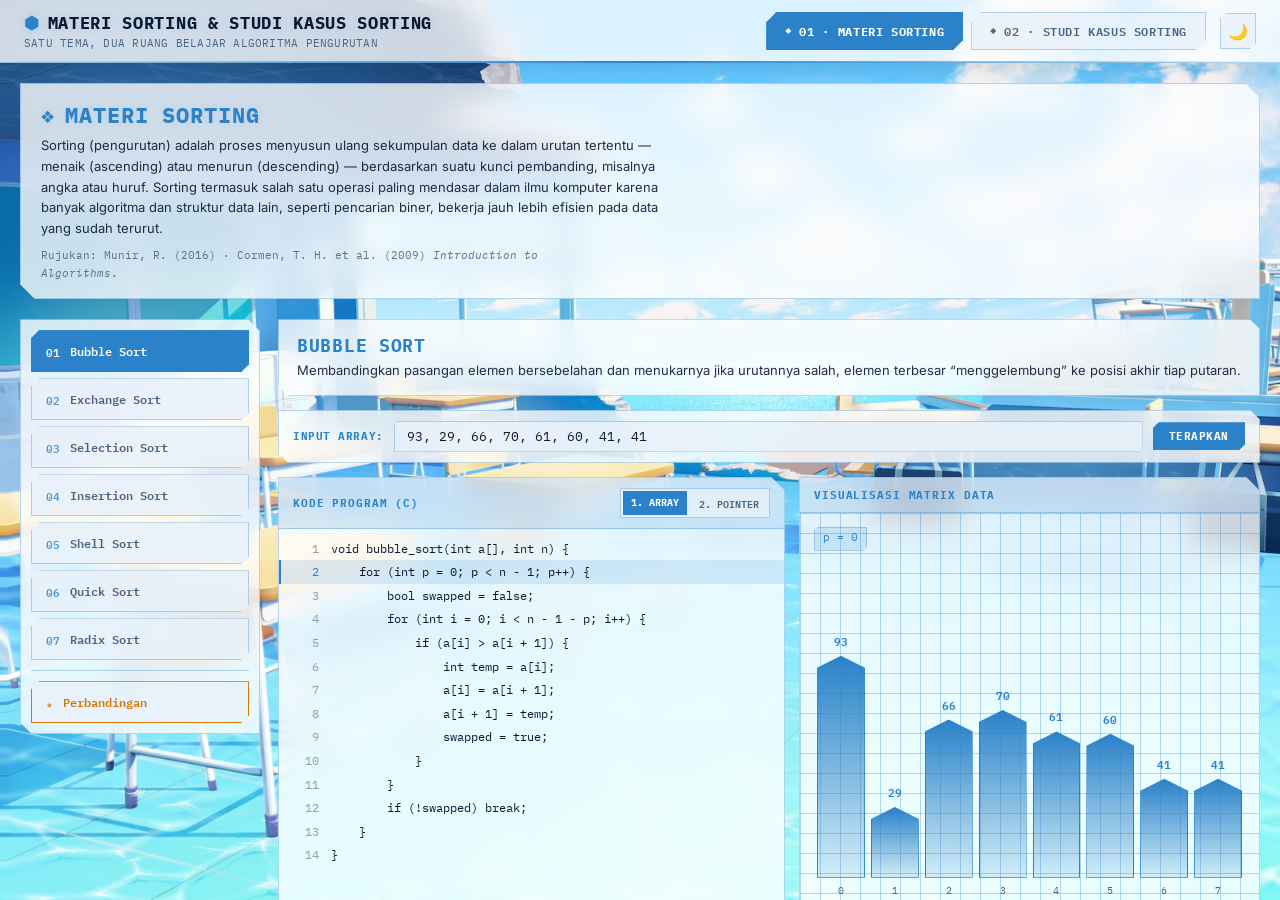
==== commit 83b3ae7d: "Implement dual theme system, responsive layout, and visual refinements * tambahkan sistem tema teran" ====
--- a/index.html
+++ b/index.html
@@ -28,6 +28,7 @@
         <span class="dot"></span><span class="label-long">02 &middot; </span>STUDI KASUS SORTING
       </button>
     </div>
+    <button class="theme-btn" id="shellTheme" title="Ganti tema" aria-label="Ganti tema">🌙</button>
   </header>
   <main class="shell-body">
     <div class="frame-wrap active" id="pane-lab">
--- a/css/themes.css
+++ b/css/themes.css
@@ -1,6 +1,7 @@
 /* =========================================================
-   SCI-FI FUTURISTIC HUD THEME DEFINITIONS
+   BLUE ARCHIVE THEME DEFINITIONS
    ========================================================= */
+
 :root {
   box-sizing: border-box;
   padding-top: env(safe-area-inset-top, 0px);
@@ -9,57 +10,140 @@
   --sans: 'Inter', system-ui, -apple-system, sans-serif;
   --serif: 'Source Serif 4', Georgia, serif;
   --mono: 'IBM Plex Mono', 'Courier New', monospace;
+}
 
-  /* HUD Cyber Colors */
+/* ---------------------------------------------------------
+   LIGHT MODE
+   Schale / Arona Sky Blue, Pearl White & Halo Pink
+   --------------------------------------------------------- */
+:root,
+:root[data-theme="light"] {
+  --bg-img: url('../assets/images/BG_AronaRoom.jpg');
+  --bg: #EEF4F9;
+  --bg2: #FFFFFF;
+  --panel: rgba(255, 255, 255, 0.78);
+  --panel-2: rgba(232, 241, 250, 0.85);
+  --panel-solid: #FFFFFF;
+  --border: rgba(43, 130, 201, 0.32);
+  --border-glow: rgba(43, 130, 201, 0.6);
+
+  --text: #0A1932;
+  --muted: #486581;
+  --accent: #2B82C9;
+  --accent-soft: rgba(43, 130, 201, 0.14);
+  --accent-text: #FFFFFF;
+
+  /* Visualizer State Colors */
+  --amber: #D97706;  /* Compare / Warning */
+  --coral: #E05275;  /* Swap / Arona Halo Pink */
+  --sage: #10B981;   /* Sorted / Success */
+  --violet: #8B5CF6; /* Pivot / Special */
+
+  /* SIK Specific Paper/Cover Theme */
+  --cover: rgba(27, 73, 101, 0.88);
+  --cover-2: rgba(11, 37, 69, 0.95);
+  --cover-text: #EEF4F8;
+  --cover-text-dim: #90B4CE;
+  --paper: rgba(255, 255, 255, 0.82);
+  --paper-2: rgba(244, 247, 250, 0.9);
+  --paper-line: rgba(43, 130, 201, 0.2);
+  --ink: #0A1932;
+  --red: #E05275;
+  --red-soft: rgba(224, 82, 117, 0.15);
+  --blue: #2B82C9;
+  --blue-soft: rgba(43, 130, 201, 0.15);
+  --gold: #D97706;
+  --gold-soft: rgba(217, 119, 6, 0.18);
+  --ok: #10B981;
+  --ok-soft: rgba(16, 185, 129, 0.18);
+}
+
+/* ---------------------------------------------------------
+   DARK MODE
+   Plana Midnight, Cold Ice Cyan, Violet & Crimson Pink
+   --------------------------------------------------------- */
+@media (prefers-color-scheme: dark) {
+  :root:not([data-theme="light"]) {
+    --bg-img: url('../assets/images/BG_AronaRoom_Night.jpg');
+    --bg: #030813;
+    --bg2: #061024;
+    --panel: rgba(8, 22, 45, 0.72);
+    --panel-2: rgba(15, 38, 75, 0.65);
+    --panel-solid: #0A1A33;
+    --border: rgba(0, 210, 255, 0.35);
+    --border-glow: rgba(0, 210, 255, 0.65);
+
+    --text: #E0F7FF;
+    --muted: #7E9DB8;
+    --accent: #00F0FF;
+    --accent-soft: rgba(0, 240, 255, 0.16);
+    --accent-text: #020C1B;
+
+    --amber: #FFAA00;
+    --coral: #FF0055;
+    --sage: #00FFAA;
+    --violet: #D000FF;
+
+    --cover: rgba(8, 18, 36, 0.88);
+    --cover-2: rgba(3, 8, 18, 0.95);
+    --cover-text: #E0F7FF;
+    --cover-text-dim: #7E9DB8;
+    --paper: rgba(6, 16, 36, 0.75);
+    --paper-2: rgba(12, 28, 58, 0.68);
+    --paper-line: rgba(0, 210, 255, 0.2);
+    --ink: #E0F7FF;
+    --red: #FF0055;
+    --red-soft: rgba(255, 0, 85, 0.2);
+    --blue: #00F0FF;
+    --blue-soft: rgba(0, 240, 255, 0.2);
+    --gold: #FFAA00;
+    --gold-soft: rgba(255, 170, 0, 0.2);
+    --ok: #00FFAA;
+    --ok-soft: rgba(0, 255, 170, 0.2);
+  }
+}
+
+:root[data-theme="dark"] {
+  --bg-img: url('../assets/images/BG_AronaRoom_Night.jpg');
   --bg: #030813;
   --bg2: #061024;
-  --panel: rgba(8, 22, 45, 0.65);
-  --panel-2: rgba(15, 38, 75, 0.5);
+  --panel: rgba(8, 22, 45, 0.72);
+  --panel-2: rgba(15, 38, 75, 0.65);
+  --panel-solid: #0A1A33;
   --border: rgba(0, 210, 255, 0.35);
-  --border-glow: rgba(0, 210, 255, 0.6);
+  --border-glow: rgba(0, 210, 255, 0.65);
 
-  --text: #e0f7ff;
-  --muted: #6b9abb;
-  --accent: #00f0ff;
-  --accent-soft: rgba(0, 240, 255, 0.15);
-  --accent-text: #020c1b;
+  --text: #E0F7FF;
+  --muted: #7E9DB8;
+  --accent: #00F0FF;
+  --accent-soft: rgba(0, 240, 255, 0.16);
+  --accent-text: #020C1B;
 
-  /* HUD Visualizer States */
-  --amber: #ffaa00;
-  /* Compare / Warning */
-  --coral: #ff0055;
-  /* Swap / Active Alert */
-  --sage: #00ffaa;
-  /* Sorted / Success */
-  --violet: #d000ff;
-  /* Pivot / Special */
+  --amber: #FFAA00;
+  --coral: #FF0055;
+  --sage: #00FFAA;
+  --violet: #D000FF;
 
-  /* Structural Specifics */
-  --paper: rgba(6, 16, 36, 0.7);
-  --paper-2: rgba(12, 28, 58, 0.6);
+  --cover: rgba(8, 18, 36, 0.88);
+  --cover-2: rgba(3, 8, 18, 0.95);
+  --cover-text: #E0F7FF;
+  --cover-text-dim: #7E9DB8;
+  --paper: rgba(6, 16, 36, 0.75);
+  --paper-2: rgba(12, 28, 58, 0.68);
   --paper-line: rgba(0, 210, 255, 0.2);
-  --ink: #e0f7ff;
-  --red: #ff0055;
-  --red-soft: rgba(ff, 0, 85, 0.2);
-  --blue: #00f0ff;
+  --ink: #E0F7FF;
+  --red: #FF0055;
+  --red-soft: rgba(255, 0, 85, 0.2);
+  --blue: #00F0FF;
   --blue-soft: rgba(0, 240, 255, 0.2);
-  --gold: #ffaa00;
+  --gold: #FFAA00;
   --gold-soft: rgba(255, 170, 0, 0.2);
-  --ok: #00ffaa;
+  --ok: #00FFAA;
   --ok-soft: rgba(0, 255, 170, 0.2);
 }
 
-:root[data-theme="light"],
-:root[data-theme="dark"] {
-  /* Memaksa selalu dalam mode Dark Sci-Fi HUD Cybernetic */
-  --bg: #030813;
-  --bg2: #061024;
-  --panel: rgba(8, 22, 45, 0.65);
-  --panel-2: rgba(15, 38, 75, 0.5);
-  --border: rgba(0, 210, 255, 0.35);
-  --text: #e0f7ff;
-  --muted: #6b9abb;
-  --accent: #00f0ff;
-  --accent-soft: rgba(0, 240, 255, 0.15);
-  --accent-text: #020c1b;
+/* Global Background Setup */
+body {
+  background: var(--bg-img) no-repeat center center fixed, var(--bg);
+  background-size: cover;
 }
--- a/css/shell.css
+++ b/css/shell.css
@@ -8,12 +8,8 @@
 body {
   margin: 0;
   height: 100%;
-  background: var(--bg);
-  background-image:
-    radial-gradient(circle at 50% 30%, rgba(0, 240, 255, 0.08) 0%, transparent 70%),
-    linear-gradient(rgba(0, 210, 255, 0.03) 1px, transparent 1px),
-    linear-gradient(90deg, rgba(0, 210, 255, 0.03) 1px, transparent 1px);
-  background-size: 100% 100%, 30px 30px, 30px 30px;
+  background: var(--bg-img) no-repeat center center fixed, var(--bg);
+  background-size: cover;
   color: var(--text);
   font-family: var(--sans);
   -webkit-font-smoothing: antialiased;
@@ -30,19 +26,20 @@
   padding: 12px 24px;
   padding-top: calc(12px + env(safe-area-inset-top, 0px));
   border-bottom: 1px solid var(--border);
-  background: rgba(4, 12, 28, 0.85);
-  backdrop-filter: blur(12px);
-  flex: none;
-  box-shadow: 0 4px 20px rgba(0, 240, 255, 0.15);
+  background: var(--panel);
+  backdrop-filter: blur(14px);
+  -webkit-backdrop-filter: blur(14px);
+  flex: none;
+  box-shadow: 0 4px 20px rgba(0, 0, 0, 0.12);
   position: relative;
   z-index: 10;
 }
 
-/* Pola Garis Sirkuit Header */
+/* Pola Garis Aksen Header */
 header.shell-top::after {
   content: '';
   position: absolute;
-  bottom: -2px;
+  bottom: -1px;
   left: 0;
   right: 0;
   height: 2px;
@@ -60,15 +57,15 @@
 header.shell-top .title h1 {
   margin: 0;
   font-family: var(--mono);
-  font-size: 18px;
+  font-size: 17px;
   font-weight: 700;
-  letter-spacing: 0.05em;
+  letter-spacing: 0.04em;
   text-transform: uppercase;
-  color: #fff;
-  text-shadow: 0 0 10px var(--accent);
-  display: flex;
-  align-items: center;
-  gap: 10px;
+  color: var(--text);
+  text-shadow: 0 0 10px var(--accent-soft);
+  display: flex;
+  align-items: center;
+  gap: 8px;
 }
 
 header.shell-top .title p {
@@ -79,7 +76,7 @@
   letter-spacing: 0.02em;
 }
 
-/* Tabs Berbentuk Trapesium / Cut Corner */
+/* Tabs Berbentuk Cut Corner */
 .tabs {
   display: flex;
   gap: 8px;
@@ -95,7 +92,7 @@
   text-transform: uppercase;
   letter-spacing: 0.05em;
   color: var(--muted);
-  background: rgba(10, 30, 60, 0.6);
+  background: var(--panel-2);
   border: 1px solid var(--border);
   padding: 8px 18px;
   cursor: pointer;
@@ -117,7 +114,7 @@
   background: var(--accent);
   color: var(--accent-text);
   border-color: var(--accent);
-  box-shadow: 0 0 15px var(--accent);
+  box-shadow: 0 0 15px var(--accent-soft);
   font-weight: 700;
 }
 
@@ -130,8 +127,30 @@
 }
 
 .theme-btn {
-  display: none;
-  /* Disembunyikan karena Sci-Fi HUD fokus pada Dark Mode */
+  flex: none;
+  width: 36px;
+  height: 36px;
+  clip-path: polygon(6px 0, 100% 0, 100% calc(100% - 6px), calc(100% - 6px) 100%, 0 100%, 0 6px);
+  border: 1px solid var(--border);
+  background: var(--panel-2);
+  color: var(--text);
+  font-size: 16px;
+  cursor: pointer;
+  display: flex;
+  align-items: center;
+  justify-content: center;
+  transition: all 0.2s ease;
+}
+
+.theme-btn:hover {
+  background: var(--accent-soft);
+  border-color: var(--accent);
+  color: var(--accent);
+  box-shadow: 0 0 10px var(--accent-soft);
+}
+
+.theme-btn:active {
+  transform: scale(0.92);
 }
 
 main.shell-body {
@@ -192,4 +211,28 @@
   to {
     transform: rotate(360deg);
   }
+}
+
+@media (max-width: 640px) {
+  header.shell-top {
+    padding: 10px 14px;
+    gap: 10px;
+  }
+
+  header.shell-top .title h1 {
+    font-size: 13.5px;
+  }
+
+  header.shell-top .title p {
+    font-size: 10px;
+  }
+
+  .tabs button {
+    padding: 7px 10px;
+    font-size: 11px;
+  }
+
+  .tabs button span.label-long {
+    display: none;
+  }
 }
